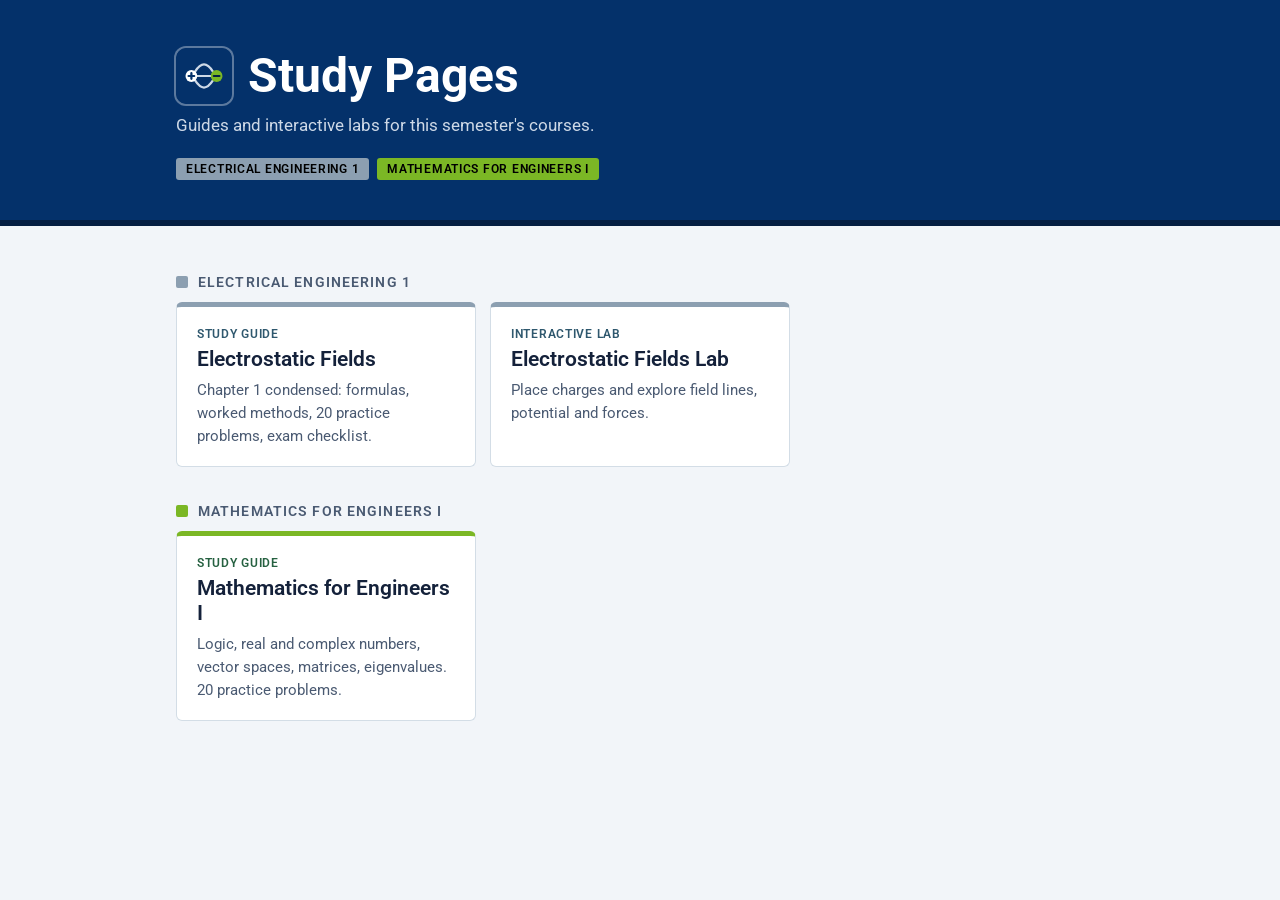
==== index.html @ 5f4d054b "Add files via upload" ====
<!doctype html>
<html lang="en">
<head>
<meta charset="utf-8">
<meta name="viewport" content="width=device-width, initial-scale=1">
<title>Study Pages</title>
<link rel="icon" href="data:image/svg+xml,%3Csvg xmlns='http://www.w3.org/2000/svg' viewBox='0 0 40 40' width='40' height='40'%3E%3Crect width='40' height='40' rx='8' fill='%2304316A'/%3E%3Cg fill='none' stroke='%23CED9E7' stroke-width='1.6' stroke-linecap='round'%3E%3Cpath d='M13 20 H27'/%3E%3Cpath d='M13.5 17 C18 10 22 10 26.5 17'/%3E%3Cpath d='M13.5 23 C18 30 22 30 26.5 23'/%3E%3C/g%3E%3Ccircle cx='11' cy='20' r='4.2' fill='%23fff'/%3E%3Ccircle cx='29' cy='20' r='4.2' fill='%237BB725'/%3E%3Cpath d='M9 20h4M11 18v4' stroke='%2304316A' stroke-width='1.6' stroke-linecap='round'/%3E%3Cpath d='M27 20h4' stroke='%23041E42' stroke-width='1.6' stroke-linecap='round'/%3E%3C/svg%3E">
<link rel="preconnect" href="https://fonts.googleapis.com">
<link rel="preconnect" href="https://fonts.gstatic.com" crossorigin>
<link href="https://fonts.googleapis.com/css2?family=Roboto:ital,wght@0,400;0,500;0,700;1,400&family=Roboto+Mono:wght@400;500&display=swap" rel="stylesheet">
<style>
:root{--fau:#04316A;--fau-deep:#041E42;--bg:#f2f5f9;--surface:#fff;--ink:#14213a;--muted:#4a5a72;--line:#d3dde6;--tint:#CED9E7;
--tf:#8C9FB1;--tf-ink:#2F586E;--nat:#7BB725;--nat-ink:#266141;
--f-display:"Roboto",system-ui,-apple-system,"Segoe UI",sans-serif;--f-body:"Roboto",system-ui,-apple-system,"Segoe UI",sans-serif}
@media (prefers-color-scheme:dark){:root{--bg:#0a1424;--surface:#101d33;--ink:#e4eaf3;--muted:#9aabc2;--line:#24344f;--tint:#1c3050;--tf-ink:#b3c4d4;--nat-ink:#9fd45a}}
.brand{display:flex;align-items:center;gap:16px;margin-bottom:8px}.brand .mark{flex:none;box-shadow:0 0 0 2px rgba(255,255,255,.35);border-radius:10px}.brand h1{margin:0}*{box-sizing:border-box}
body{margin:0;background:var(--bg);color:var(--ink);font:17px/1.55 var(--f-body)}
header{background:var(--fau);color:#fff;border-bottom:6px solid var(--fau-deep)}
header .in{max-width:960px;margin:0 auto;padding:48px 16px 40px}
h1{font:700 clamp(32px,5vw,48px)/1.05 var(--f-display);margin:0 0 8px}
.sub{margin:0;color:#CED9E7}
.chips{display:flex;gap:8px;margin-top:20px;flex-wrap:wrap}
.chip{font:600 12px var(--f-display);letter-spacing:.06em;text-transform:uppercase;padding:4px 10px;border-radius:3px;color:#000}
.chip.tf{background:var(--tf)} .chip.nat{background:var(--nat)}
.wrap{max-width:960px;margin:0 auto;padding:12px 16px 80px}
h2{display:flex;align-items:center;gap:10px;font:600 14px var(--f-display);letter-spacing:.08em;text-transform:uppercase;color:var(--muted);margin:36px 0 12px}
h2::before{content:"";width:12px;height:12px;border-radius:2px;background:var(--c)}
.grid{display:grid;grid-template-columns:repeat(auto-fill,minmax(260px,1fr));gap:14px}
a.card{display:flex;flex-direction:column;gap:6px;padding:20px 20px 18px;background:var(--surface);border:1px solid var(--line);
border-top:5px solid var(--c);border-radius:6px;color:inherit;text-decoration:none;transition:transform .12s,box-shadow .12s}
a.card:hover{transform:translateY(-2px);box-shadow:0 6px 18px rgba(4,49,106,.14)}
a.card:focus-visible{outline:3px solid var(--fau);outline-offset:2px}
.tag{font:600 12px var(--f-display);letter-spacing:.06em;text-transform:uppercase;color:var(--ci)}
.name{font:600 21px/1.2 var(--f-display)}
.desc{font-size:15px;color:var(--muted)}
.tf{--c:var(--tf);--ci:var(--tf-ink)} .nat{--c:var(--nat);--ci:var(--nat-ink)}
</style>
</head>
<body>
<header><div class="in">
  <div class="brand"><svg class="mark" viewBox="0 0 40 40" width="56" height="56" aria-hidden="true"><rect width="40" height="40" rx="8" fill="#04316A"/><g fill="none" stroke="#CED9E7" stroke-width="1.6" stroke-linecap="round"><path d="M13 20 H27"/><path d="M13.5 17 C18 10 22 10 26.5 17"/><path d="M13.5 23 C18 30 22 30 26.5 23"/></g><circle cx="11" cy="20" r="4.2" fill="#fff"/><circle cx="29" cy="20" r="4.2" fill="#7BB725"/><path d="M9 20h4M11 18v4" stroke="#04316A" stroke-width="1.6" stroke-linecap="round"/><path d="M27 20h4" stroke="#041E42" stroke-width="1.6" stroke-linecap="round"/></svg><h1>Study Pages</h1></div>
  <p class="sub">Guides and interactive labs for this semester's courses.</p>
  <div class="chips"><span class="chip tf">Electrical Engineering 1</span><span class="chip nat">Mathematics for Engineers I</span></div>
</div></header>
<div class="wrap">
  <h2 class="tf">Electrical Engineering 1</h2>
  <div class="grid">
    <a class="card tf" href="ee1-electrostatics-guide.html">
      <span class="tag">Study guide</span>
      <span class="name">Electrostatic Fields</span>
      <span class="desc">Chapter 1 condensed: formulas, worked methods, 20 practice problems, exam checklist.</span>
    </a>
    <a class="card tf" href="ee1-electrostatics-lab.html">
      <span class="tag">Interactive lab</span>
      <span class="name">Electrostatic Fields Lab</span>
      <span class="desc">Place charges and explore field lines, potential and forces.</span>
    </a>
  </div>

  <h2 class="nat">Mathematics for Engineers I</h2>
  <div class="grid">
    <a class="card nat" href="math1-guide.html">
      <span class="tag">Study guide</span>
      <span class="name">Mathematics for Engineers I</span>
      <span class="desc">Logic, real and complex numbers, vector spaces, matrices, eigenvalues. 20 practice problems.</span>
    </a>
  </div>
</div>
</body>
</html>
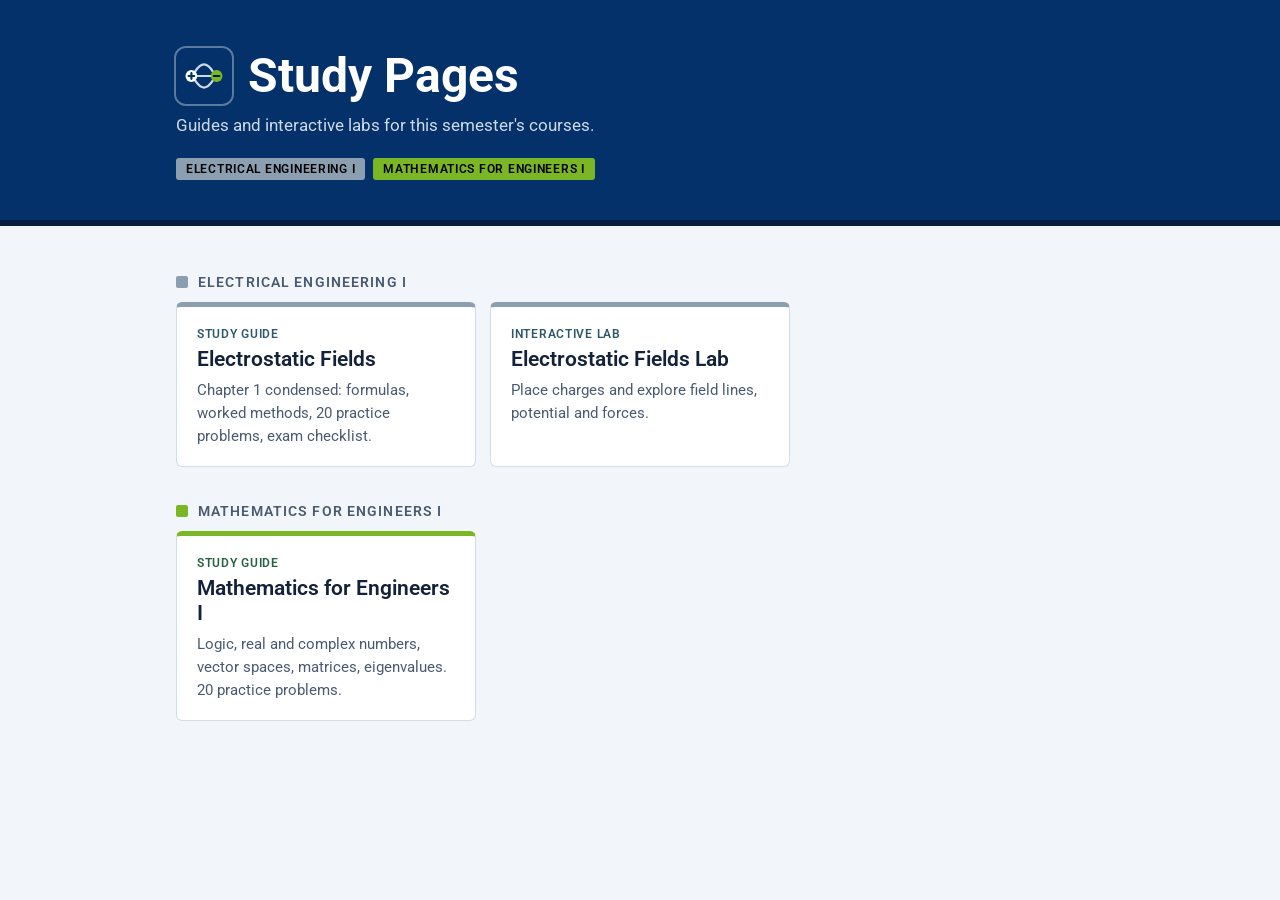
==== commit e372098e: "Add files via upload" ====
--- a/index.html
+++ b/index.html
@@ -40,10 +40,10 @@
 <header><div class="in">
   <div class="brand"><svg class="mark" viewBox="0 0 40 40" width="56" height="56" aria-hidden="true"><rect width="40" height="40" rx="8" fill="#04316A"/><g fill="none" stroke="#CED9E7" stroke-width="1.6" stroke-linecap="round"><path d="M13 20 H27"/><path d="M13.5 17 C18 10 22 10 26.5 17"/><path d="M13.5 23 C18 30 22 30 26.5 23"/></g><circle cx="11" cy="20" r="4.2" fill="#fff"/><circle cx="29" cy="20" r="4.2" fill="#7BB725"/><path d="M9 20h4M11 18v4" stroke="#04316A" stroke-width="1.6" stroke-linecap="round"/><path d="M27 20h4" stroke="#041E42" stroke-width="1.6" stroke-linecap="round"/></svg><h1>Study Pages</h1></div>
   <p class="sub">Guides and interactive labs for this semester's courses.</p>
-  <div class="chips"><span class="chip tf">Electrical Engineering 1</span><span class="chip nat">Mathematics for Engineers I</span></div>
+  <div class="chips"><span class="chip tf">Electrical Engineering I</span><span class="chip nat">Mathematics for Engineers I</span></div>
 </div></header>
 <div class="wrap">
-  <h2 class="tf">Electrical Engineering 1</h2>
+  <h2 class="tf">Electrical Engineering I</h2>
   <div class="grid">
     <a class="card tf" href="ee1-electrostatics-guide.html">
       <span class="tag">Study guide</span>
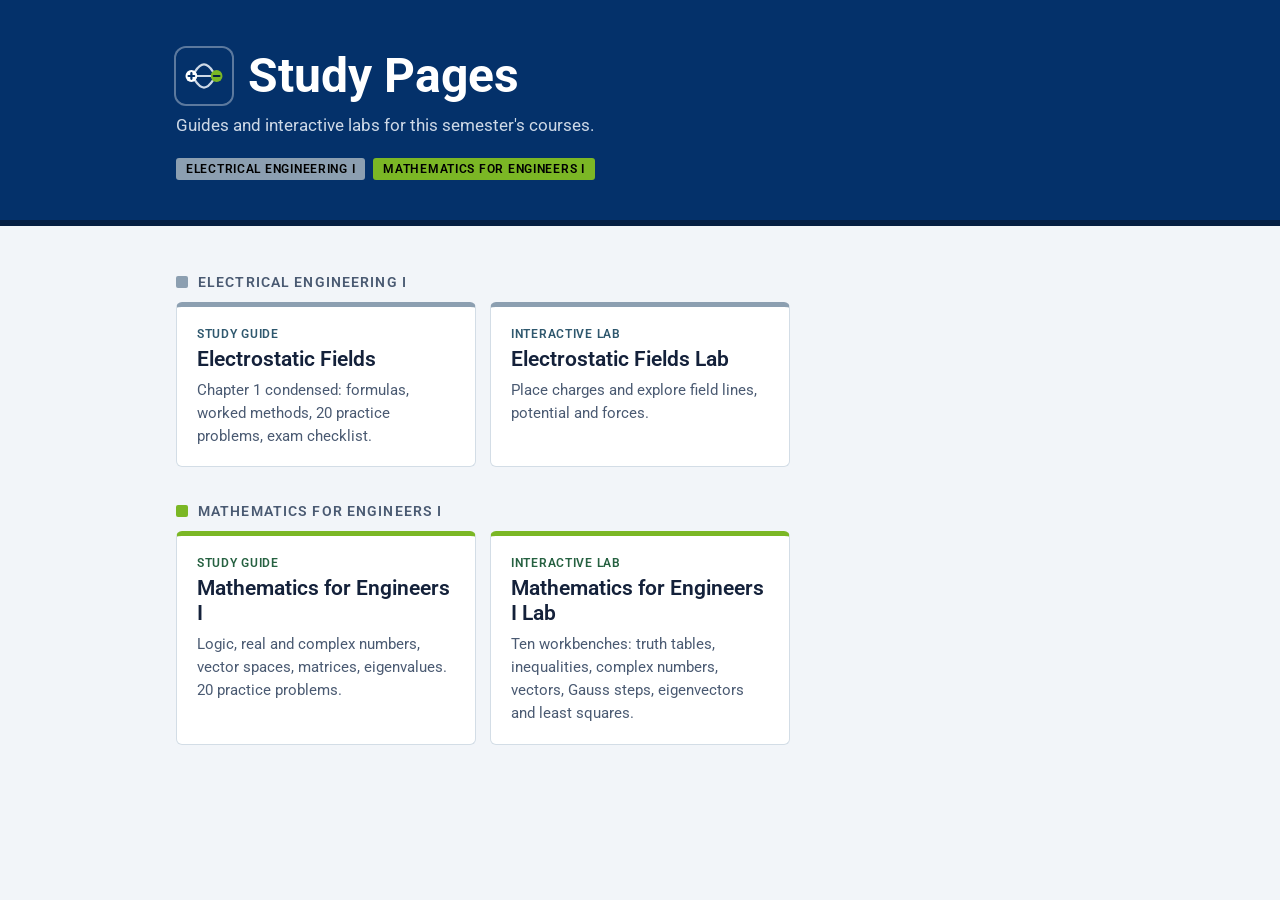
==== commit b602ce9e: "Add files via upload" ====
--- a/index.html
+++ b/index.html
@@ -64,6 +64,11 @@
       <span class="name">Mathematics for Engineers I</span>
       <span class="desc">Logic, real and complex numbers, vector spaces, matrices, eigenvalues. 20 practice problems.</span>
     </a>
+    <a class="card nat" href="math1-lab.html">
+      <span class="tag">Interactive lab</span>
+      <span class="name">Mathematics for Engineers I Lab</span>
+      <span class="desc">Ten workbenches: truth tables, inequalities, complex numbers, vectors, Gauss steps, eigenvectors and least squares.</span>
+    </a>
   </div>
 </div>
 </body>
